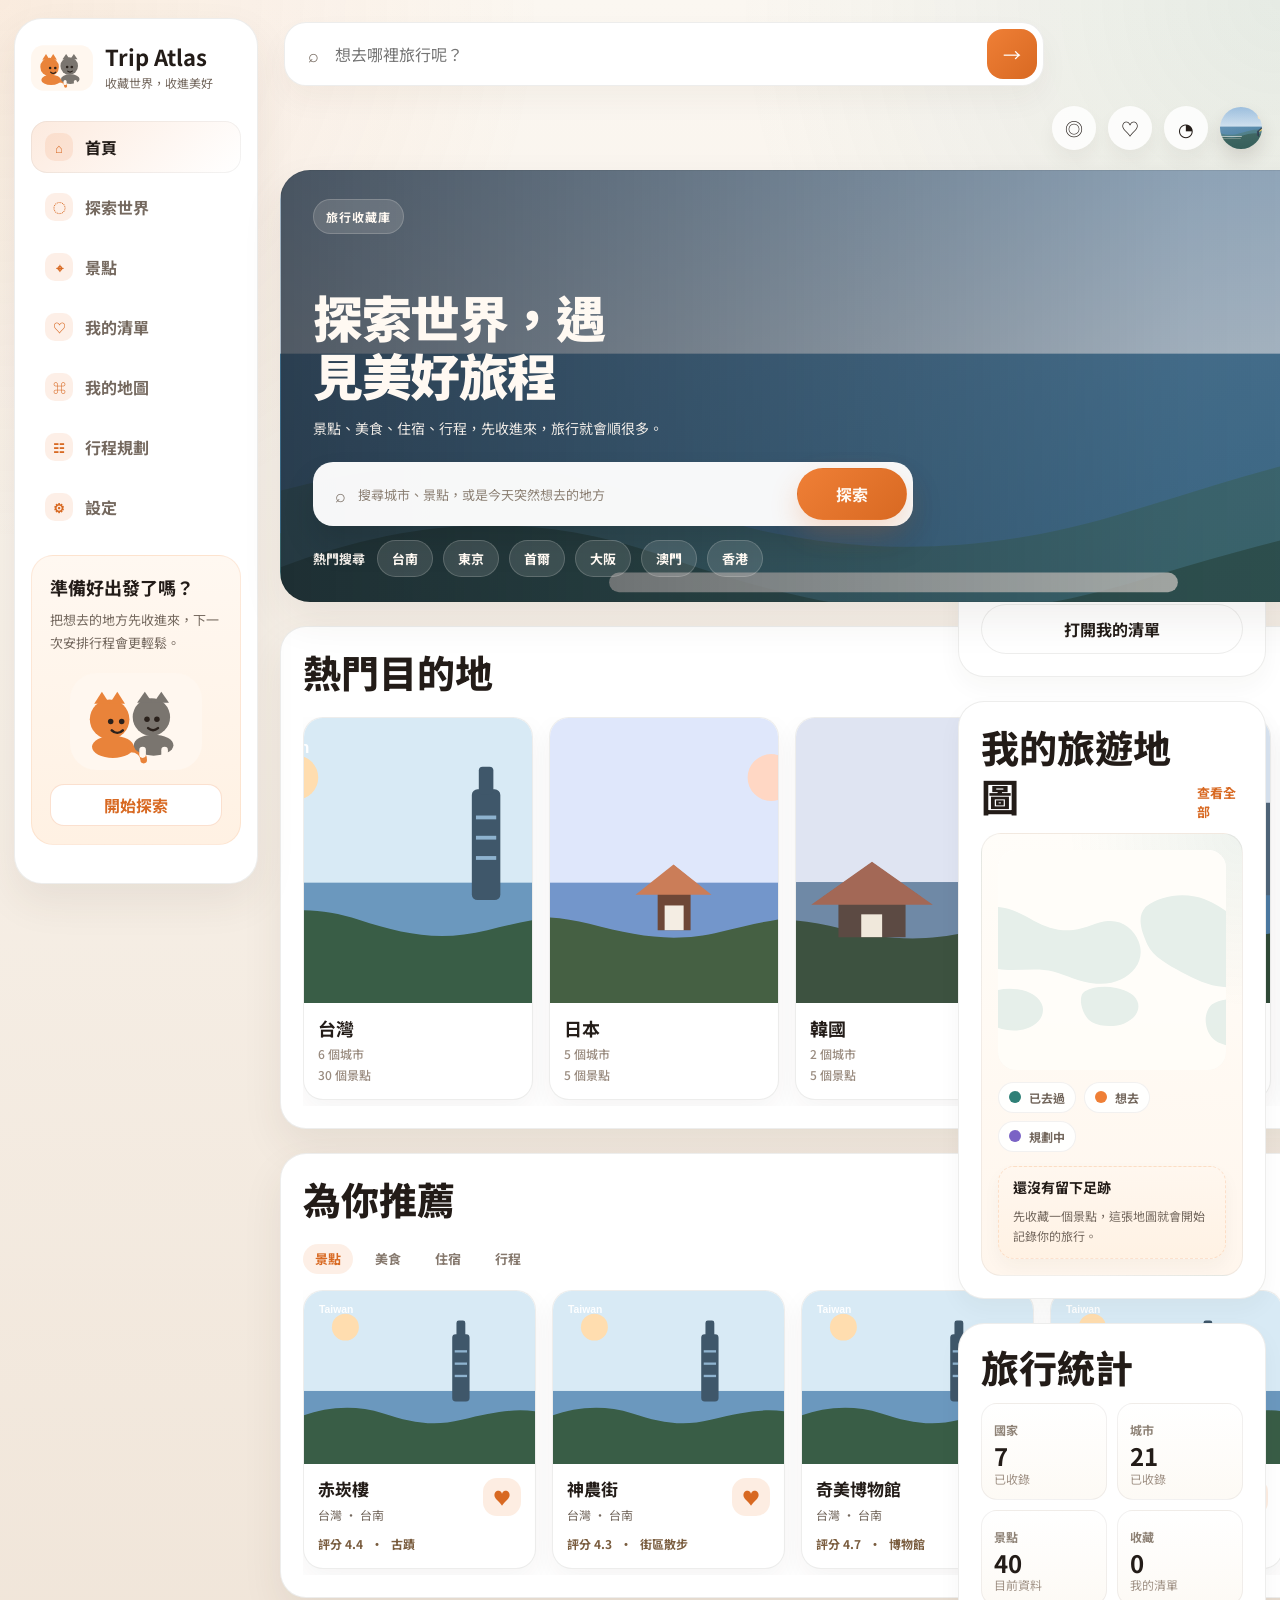
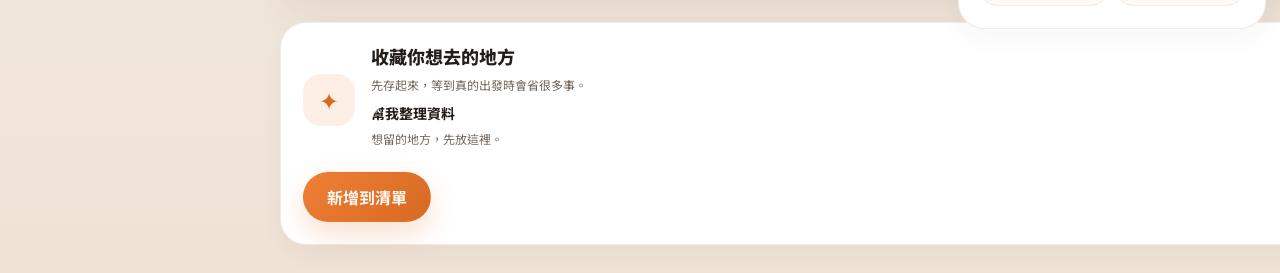
==== index.html @ ce4400f7 "Add files via upload" ====
<!doctype html>
<html lang="zh-Hant">
<head>
  <meta charset="utf-8">
  <meta name="viewport" content="width=device-width, initial-scale=1">
  <title>Trip Atlas | 旅行收藏庫</title>
  <meta name="description" content="把想去的地方、值得收藏的景點與旅行靈感，整理成自己的旅行收藏庫。">
  <link rel="manifest" href="./manifest.webmanifest">
  <link rel="preconnect" href="https://fonts.googleapis.com">
  <link rel="preconnect" href="https://fonts.gstatic.com" crossorigin>
  <link href="https://fonts.googleapis.com/css2?family=Noto+Sans+TC:wght@400;500;700;900&family=DM+Serif+Display&display=swap" rel="stylesheet">
  <link rel="stylesheet" href="./assets/site.css">
</head>
<body data-page="home">
  <div class="loading-overlay" id="loadingOverlay">
    <div class="loading-box">
      <h2>探索世界中...</h2>
      <p>正在整理你收藏的目的地與景點。</p>
    </div>
  </div>

  <div class="toast" id="toast" aria-live="polite"></div>

  <main class="page-shell">
    <div class="layout">
      <aside class="sidebar">
        <div class="brand" id="brandButton" role="button" tabindex="0" aria-label="Trip Atlas Logo">
          <img class="brand__mark" src="./assets/images/brand-cats.svg" alt="Trip Atlas Logo">
          <div class="brand__text">
            <strong>Trip Atlas</strong>
            <span>收藏世界，收進美好</span>
          </div>
        </div>

        <nav class="nav-list" aria-label="主要導航">
          <a class="nav-link is-active" href="./index.html"><span class="nav-link__icon">⌂</span>首頁</a>
          <a class="nav-link" href="./explore.html"><span class="nav-link__icon">◌</span>探索世界</a>
          <a class="nav-link" href="./explore.html"><span class="nav-link__icon">⌖</span>景點</a>
          <a class="nav-link" href="./favorites.html"><span class="nav-link__icon">♡</span>我的清單</a>
          <a class="nav-link" href="./map.html"><span class="nav-link__icon">⌘</span>我的地圖</a>
          <a class="nav-link" href="./planner.html"><span class="nav-link__icon">☷</span>行程規劃</a>
          <a class="nav-link" href="./settings.html"><span class="nav-link__icon">⚙</span>設定</a>
        </nav>

        <div class="sidebar-promo">
          <div class="sidebar-promo__copy">
            <h3>準備好出發了嗎？</h3>
            <p>把想去的地方先收進來，下一次安排行程會更輕鬆。</p>
          </div>
          <img class="sidebar-promo__cats" src="./assets/images/brand-cats.svg" alt="Trip Atlas Cats">
          <a class="sidebar-promo__button" href="./explore.html">開始探索</a>
        </div>
      </aside>

      <section class="main-column home-main">
        <div class="home-topbar">
          <form class="top-search" id="heroSearchForm">
            <label class="sr-only" for="heroSearchInput">搜尋旅行地點</label>
            <span class="top-search__icon">⌕</span>
            <input id="heroSearchInput" type="text" placeholder="想去哪裡旅行呢？">
            <button class="top-search__button" type="submit">→</button>
          </form>

          <div class="home-topbar__actions" aria-label="頁面操作">
            <a class="topbar-icon-button" href="./explore.html" aria-label="探索世界">◎</a>
            <a class="topbar-icon-button" href="./favorites.html" aria-label="我的清單">♡</a>
            <a class="topbar-icon-button" href="./planner.html" aria-label="行程規劃">◔</a>
            <div class="topbar-avatar" aria-hidden="true"></div>
          </div>
        </div>

        <div class="home-body-grid">
          <div class="home-story-column">
            <section class="hero-card home-hero-card">
              <div class="hero-card__content">
                <span class="hero-kicker">旅行收藏庫</span>
                <h1>探索世界，遇見美好旅程</h1>
                <p>景點、美食、住宿、行程，先收進來，旅行就會順很多。</p>

                <div class="hero-search-stage">
                  <div class="hero-search-stage__field">
                    <span class="hero-search-stage__icon">⌕</span>
                    <span>搜尋城市、景點，或是今天突然想去的地方</span>
                  </div>
                  <a class="primary-button hero-search-stage__button" href="./explore.html">探索</a>
                </div>

                <div class="hero-hot-tags">
                  <span>熱門搜尋</span>
                  <div class="hero-chips">
                    <span class="chip">台南</span>
                    <span class="chip">東京</span>
                    <span class="chip">首爾</span>
                    <span class="chip">大阪</span>
                    <span class="chip">澳門</span>
                    <span class="chip">香港</span>
                  </div>
                </div>
              </div>
            </section>

            <section class="section-card home-destination-section" id="destinations">
              <div class="section-head home-section-head">
                <div>
                  <h2>熱門目的地</h2>
                </div>
                <a class="mini-link" href="./explore.html">查看全部</a>
              </div>
              <div class="destination-grid" id="destinationGrid"></div>
            </section>

            <section class="section-card home-recommend-section">
              <div class="section-head home-section-head">
                <div>
                  <h2>為你推薦</h2>
                </div>
                <a class="mini-link" href="./explore.html">查看更多</a>
              </div>
              <div class="home-category-tabs" aria-hidden="true">
                <span class="home-category-tab home-category-tab--active">景點</span>
                <span class="home-category-tab">美食</span>
                <span class="home-category-tab">住宿</span>
                <span class="home-category-tab">行程</span>
              </div>
              <div class="spot-grid" id="featuredPlaces"></div>
            </section>

            <section class="section-card home-collector-banner">
              <div class="home-collector-banner__symbol">✦</div>
              <div class="home-collector-banner__body">
                <h2>收藏你想去的地方</h2>
                <p>先存起來，等到真的出發時會省很多事。</p>
                <div id="collectorPreview"></div>
              </div>
              <a class="primary-button home-collector-banner__button" href="./planner.html">新增到清單</a>
            </section>
          </div>

          <aside class="home-rail-column">
            <section class="section-card home-scrapbook-card" id="favorites">
              <div class="section-head home-section-head home-section-head--compact">
                <div>
                  <h2>最近收進來的</h2>
                </div>
                <a class="mini-link" href="./favorites.html">查看全部 (<span id="favoriteCount">0</span>)</a>
              </div>
              <div class="home-list-tabs" aria-hidden="true">
                <span class="home-list-tab home-list-tab--active">全部</span>
                <span class="home-list-tab">景點</span>
                <span class="home-list-tab">美食</span>
                <span class="home-list-tab">住宿</span>
                <span class="home-list-tab">行程</span>
              </div>
              <div class="favorite-list" id="favoriteRecent"></div>
              <a class="secondary-button home-panel-button" href="./favorites.html">打開我的清單</a>
            </section>

            <section class="section-card home-map-section" id="travel-map">
              <div class="section-head home-section-head home-section-head--compact">
                <div>
                  <h2>我的旅遊地圖</h2>
                </div>
                <a class="mini-link" href="./map.html">查看全部</a>
              </div>
              <div class="map-card">
                <div class="map-canvas" id="travelMapPins">
                  <img src="./assets/images/world-map-soft.svg" alt="世界地圖">
                </div>
                <div class="map-legend">
                  <span><i style="background:#2f8077;"></i>已去過</span>
                  <span><i style="background:#ef7f36;"></i>想去</span>
                  <span><i style="background:#7a63c5;"></i>規劃中</span>
                </div>
                <div class="map-note-list" id="travelMapNotes"></div>
              </div>
            </section>

            <section class="section-card home-stats-section">
              <div class="section-head home-section-head home-section-head--compact">
                <div>
                  <h2>旅行統計</h2>
                </div>
              </div>
              <div class="stat-grid" id="statsGrid"></div>
            </section>
          </aside>
        </div>
      </section>
    </div>
  </main>

  <nav class="mobile-nav" aria-label="手機導航">
    <a class="is-active" href="./index.html"><span>⌂</span><span>首頁</span></a>
    <a href="./explore.html"><span>⌕</span><span>探索</span></a>
    <a href="./favorites.html"><span>♡</span><span>清單</span></a>
    <a href="./map.html"><span>⌘</span><span>地圖</span></a>
    <a href="./planner.html"><span>☷</span><span>行程</span></a>
    <a href="./settings.html"><span>⚙</span><span>我的</span></a>
  </nav>

  <script src="./assets/data.js"></script>
  <script src="./assets/app.js"></script>
</body>
</html>
---- assets/site.css ----
:root {
  --bg: #f7f1e8;
  --paper: #ffffff;
  --card: #ffffff;
  --ink: #231c18;
  --muted: #74685e;
  --line: rgba(35, 28, 24, 0.08);
  --line-strong: rgba(35, 28, 24, 0.14);
  --primary: #ef7f36;
  --primary-deep: #d86922;
  --teal: #2f8077;
  --sand: #f4e7d5;
  --soft-orange: #f8d4b8;
  --soft-green: #dcece7;
  --shadow: 0 18px 40px rgba(63, 45, 33, 0.08);
  --shadow-lg: 0 24px 60px rgba(63, 45, 33, 0.12);
  --radius-xl: 28px;
  --radius-lg: 22px;
  --radius-md: 18px;
  --radius-sm: 14px;
  --sidebar-width: 244px;
  --rail-width: 308px;
}

* {
  box-sizing: border-box;
}

html {
  scroll-behavior: smooth;
}

body {
  margin: 0;
  font-family: "Noto Sans TC", sans-serif;
  color: var(--ink);
  background:
    radial-gradient(circle at top left, rgba(239, 127, 54, 0.1), transparent 24%),
    radial-gradient(circle at top right, rgba(47, 128, 119, 0.1), transparent 24%),
    linear-gradient(180deg, #fbf7f1 0%, #efe3d6 100%);
}

a {
  color: inherit;
  text-decoration: none;
}

button,
input,
select,
textarea {
  font: inherit;
}

img {
  display: block;
  max-width: 100%;
}

.page-shell {
  width: min(1440px, calc(100% - 28px));
  margin: 18px auto 28px;
}

.layout {
  display: grid;
  grid-template-columns: var(--sidebar-width) minmax(0, 1fr) var(--rail-width);
  gap: 18px;
  align-items: start;
}

.sidebar,
.section-card,
.rail-card,
.hero-card,
.top-filters,
.directory-panel,
.settings-card,
.planner-card {
  background: var(--paper);
  border: 1px solid var(--line);
  box-shadow: var(--shadow);
}

.sidebar {
  position: sticky;
  top: 16px;
  padding: 18px 16px;
  border-radius: var(--radius-xl);
  min-height: calc(100vh - 34px);
  background: #ffffff;
}

.brand {
  display: flex;
  align-items: center;
  gap: 12px;
  margin-bottom: 22px;
  cursor: pointer;
  user-select: none;
}

.brand__mark {
  width: 62px;
  height: 62px;
  flex: 0 0 62px;
}

.brand__text strong {
  display: block;
  font-size: 22px;
  line-height: 1.05;
}

.brand__text span {
  display: block;
  margin-top: 6px;
  color: var(--muted);
  font-size: 12px;
}

.nav-list {
  display: grid;
  gap: 8px;
}

.nav-link {
  display: flex;
  align-items: center;
  gap: 12px;
  padding: 12px 14px;
  border-radius: 16px;
  color: var(--muted);
  font-weight: 700;
  transition: 0.2s ease;
}

.nav-link:hover,
.nav-link.is-active {
  color: var(--ink);
  background: #fff;
  box-shadow: inset 0 0 0 1px rgba(35, 28, 24, 0.05);
}

.nav-link.is-active {
  background: linear-gradient(135deg, rgba(239, 127, 54, 0.16), rgba(255, 255, 255, 0.96));
}

.nav-link__icon {
  width: 28px;
  height: 28px;
  display: inline-flex;
  align-items: center;
  justify-content: center;
  border-radius: 10px;
  background: rgba(239, 127, 54, 0.12);
  color: var(--primary-deep);
  font-size: 13px;
}

.sidebar-note {
  margin-top: 18px;
  padding: 16px;
  border-radius: 20px;
  background: #ffffff;
  border: 1px solid rgba(35, 28, 24, 0.08);
}

.sidebar-note h3 {
  margin: 0 0 8px;
  font-size: 16px;
}

.sidebar-note p {
  margin: 0;
  color: var(--muted);
  line-height: 1.7;
  font-size: 13px;
}

.sidebar-note .cat-inline {
  width: 44px;
  margin-top: 12px;
}

.main-column,
.rail-column {
  display: grid;
  gap: 18px;
}

.hero-card {
  border-radius: 30px;
  overflow: hidden;
  position: relative;
  min-height: 356px;
  padding: 34px 36px;
  color: #fff9f2;
  background:
    linear-gradient(90deg, rgba(15, 17, 19, 0.6) 0%, rgba(15, 17, 19, 0.22) 48%, rgba(15, 17, 19, 0.08) 100%),
    url("https://images.unsplash.com/photo-1507525428034-b723cf961d3e?auto=format&fit=crop&w=1600&q=80") center/cover,
    url("./images/hero-coast-fallback.svg") center/cover;
}

.hero-card::after {
  content: "";
  position: absolute;
  width: 280px;
  height: 280px;
  right: -90px;
  bottom: -120px;
  border-radius: 50%;
  background: rgba(255, 249, 242, 0.12);
}

.hero-eyebrow {
  display: inline-flex;
  align-items: center;
  gap: 8px;
  padding: 8px 12px;
  border-radius: 999px;
  background: rgba(255, 249, 242, 0.12);
  border: 1px solid rgba(255, 249, 242, 0.2);
  font-size: 12px;
  font-weight: 700;
  letter-spacing: 0.08em;
}

.hero-card h1,
.section-head h2,
.card-title,
.stat-number,
.rail-card h3,
.planner-card h2,
.settings-card h2,
.directory-title,
.map-title {
  margin: 0;
  font-family: "DM Serif Display", serif;
  font-weight: 400;
  line-height: 0.98;
}

.hero-card h1 {
  margin-top: 18px;
  font-size: clamp(46px, 5.6vw, 68px);
  max-width: 11.5ch;
  line-height: 1.06;
}

.hero-card p {
  margin: 18px 0 0;
  max-width: 600px;
  color: rgba(255, 249, 242, 0.92);
  line-height: 1.9;
}

.hero-search {
  display: grid;
  grid-template-columns: 1fr auto;
  gap: 12px;
  margin-top: 28px;
  max-width: 700px;
}

.hero-search input,
.filter-control,
.collector-input,
.collector-select,
.collector-textarea {
  width: 100%;
  padding: 16px 18px;
  border-radius: 18px;
  border: 1px solid rgba(35, 28, 24, 0.08);
  background: rgba(255, 255, 255, 0.98);
  color: var(--ink);
  outline: none;
}

.hero-search input:focus,
.filter-control:focus,
.collector-input:focus,
.collector-select:focus,
.collector-textarea:focus {
  border-color: rgba(239, 127, 54, 0.42);
  box-shadow: 0 0 0 4px rgba(239, 127, 54, 0.12);
}

.hero-chips,
.filter-pills,
.detail-tags {
  display: flex;
  flex-wrap: wrap;
  gap: 10px;
  margin-top: 16px;
}

.chip,
.tag {
  display: inline-flex;
  align-items: center;
  gap: 6px;
  padding: 10px 14px;
  border-radius: 999px;
  background: rgba(255, 249, 242, 0.14);
  border: 1px solid rgba(255, 249, 242, 0.18);
  color: #fff9f2;
  font-size: 13px;
  font-weight: 700;
}

.chip-button {
  font: inherit;
  cursor: pointer;
}

.chip-button.is-active {
  background: rgba(239, 127, 54, 0.18);
  border-color: rgba(239, 127, 54, 0.38);
  color: #fff9f2;
}

.tag {
  background: #fff;
  color: var(--muted);
  border-color: var(--line);
}

.primary-button,
.secondary-button,
.ghost-button,
.inline-button {
  display: inline-flex;
  align-items: center;
  justify-content: center;
  gap: 8px;
  padding: 12px 16px;
  border-radius: 999px;
  border: 1px solid var(--line);
  background: #fff;
  color: var(--ink);
  font-weight: 700;
  cursor: pointer;
}

.primary-button {
  border-color: transparent;
  background: linear-gradient(135deg, var(--primary), var(--primary-deep));
  color: #fff9f2;
  box-shadow: 0 12px 28px rgba(239, 127, 54, 0.24);
}

.secondary-button {
  background: rgba(255, 255, 255, 0.92);
}

.ghost-button {
  background: transparent;
}

.content-grid {
  display: grid;
  gap: 18px;
}

.page-header {
  padding: 26px 28px;
  border-radius: 26px;
  background: #ffffff;
  border: 1px solid var(--line);
  box-shadow: var(--shadow);
}

.page-header__eyebrow {
  display: inline-flex;
  align-items: center;
  padding: 8px 12px;
  border-radius: 999px;
  background: var(--sand);
  color: #7a5d3f;
  font-size: 12px;
  font-weight: 700;
  letter-spacing: 0.08em;
}

.page-header h1 {
  margin: 16px 0 8px;
  font-family: "DM Serif Display", serif;
  font-size: clamp(34px, 4vw, 42px);
  font-weight: 400;
  line-height: 1.04;
}

.page-header p {
  margin: 0;
  color: var(--muted);
  line-height: 1.7;
}

body[data-page="home"] .layout {
  grid-template-columns: var(--sidebar-width) minmax(0, 1fr);
  gap: 22px;
}

body[data-page="home"] .main-column {
  gap: 20px;
}

body[data-page="home"] .section-card {
  padding: 20px 22px 22px;
}

.home-topbar {
  display: flex;
  align-items: center;
  justify-content: space-between;
  gap: 20px;
  padding: 4px 4px 0;
}

.top-search {
  position: relative;
  flex: 1 1 auto;
  display: grid;
  grid-template-columns: auto 1fr auto;
  align-items: center;
  min-height: 62px;
  max-width: 760px;
  padding: 6px;
  border-radius: 22px;
  background: #fff;
  border: 1px solid rgba(35, 28, 24, 0.08);
  box-shadow: 0 14px 30px rgba(63, 45, 33, 0.045);
}

.top-search__icon {
  display: inline-flex;
  align-items: center;
  justify-content: center;
  width: 44px;
  color: var(--muted);
  font-size: 18px;
}

.top-search input {
  border: 0;
  outline: 0;
  background: transparent;
  padding: 0 8px 0 0;
  color: var(--ink);
}

.top-search__button {
  width: 50px;
  height: 50px;
  border: 0;
  border-radius: 16px;
  background: linear-gradient(135deg, var(--primary), var(--primary-deep));
  color: #fff;
  cursor: pointer;
  font-size: 18px;
}

.home-topbar__actions {
  display: flex;
  align-items: center;
  gap: 12px;
}

.topbar-icon-button {
  position: relative;
  display: inline-flex;
  align-items: center;
  justify-content: center;
  width: 44px;
  height: 44px;
  border: 0;
  border-radius: 50%;
  background: rgba(255, 255, 255, 0.82);
  color: var(--ink);
  font-size: 18px;
  cursor: pointer;
  box-shadow: 0 10px 18px rgba(63, 45, 33, 0.05);
}

.topbar-icon-button--alert span {
  position: absolute;
  top: 2px;
  right: 0;
  min-width: 18px;
  height: 18px;
  padding: 0 4px;
  border-radius: 999px;
  background: var(--primary);
  color: #fff;
  font-size: 10px;
  font-weight: 700;
  display: inline-flex;
  align-items: center;
  justify-content: center;
}

.topbar-avatar {
  width: 42px;
  height: 42px;
  border-radius: 50%;
  background:
    linear-gradient(180deg, rgba(255,255,255,0.12), rgba(255,255,255,0.02)),
    url("https://images.unsplash.com/photo-1506744038136-46273834b3fb?auto=format&fit=crop&w=320&q=80") center/cover,
    url("./images/hero-coast-fallback.svg") center/cover;
  box-shadow: 0 10px 18px rgba(63, 45, 33, 0.14);
}

.home-body-grid {
  display: grid;
  grid-template-columns: minmax(0, 1fr) 318px;
  gap: 24px;
  align-items: start;
}

.home-story-column,
.home-rail-column {
  display: grid;
  gap: 24px;
}

.home-rail-column {
  grid-template-columns: minmax(0, 1fr);
  align-content: start;
}

.home-rail-column > .section-card {
  width: 100%;
  min-width: 0;
  justify-self: stretch;
}

.home-hero-card {
  min-height: 292px;
  padding: 0;
  overflow: hidden;
  background:
    linear-gradient(90deg, rgba(16, 21, 29, 0.66) 0%, rgba(16, 21, 29, 0.24) 52%, rgba(16, 21, 29, 0.1) 100%),
    url("https://images.unsplash.com/photo-1527631746610-bca00a040d60?auto=format&fit=crop&w=1600&q=80") center/cover,
    url("./images/hero-coast-fallback.svg") center/cover;
}

.home-hero-card::after {
  display: none;
}

.hero-card__content {
  padding: 28px 32px 24px;
}

body[data-page="home"] .home-hero-card h1 {
  margin-top: 54px;
  max-width: 11ch;
  font-family: "Noto Sans TC", sans-serif;
  font-size: clamp(30px, 3.9vw, 50px);
  font-weight: 900;
  letter-spacing: -0.03em;
  line-height: 1.16;
}

body[data-page="home"] .home-hero-card p {
  margin-top: 12px;
  max-width: 560px;
  font-size: 14px;
  line-height: 1.75;
}

.hero-search-stage {
  display: grid;
  grid-template-columns: minmax(0, 1fr) auto;
  gap: 0;
  width: min(100%, 600px);
  margin-top: 22px;
  padding: 6px;
  border-radius: 20px;
  background: rgba(255, 255, 255, 0.96);
  box-shadow: 0 18px 32px rgba(0, 0, 0, 0.12);
}

.hero-search-stage__field {
  display: flex;
  align-items: center;
  gap: 12px;
  min-height: 52px;
  padding: 0 16px;
  color: #8c8074;
  font-size: 13px;
}

.hero-search-stage__icon {
  color: #7d7268;
  font-size: 18px;
}

.hero-search-stage__button {
  min-width: 110px;
  min-height: 52px;
  padding-inline: 22px;
}

.hero-hot-tags {
  display: flex;
  align-items: center;
  flex-wrap: wrap;
  gap: 12px;
  margin-top: 14px;
  color: rgba(255, 249, 242, 0.92);
  font-size: 13px;
  font-weight: 700;
}

.hero-hot-tags .hero-chips {
  margin-top: 0;
}

.hero-hot-tags .chip {
  padding: 8px 14px;
  font-size: 13px;
  background: rgba(255, 255, 255, 0.12);
}

.home-section-head {
  margin-bottom: 16px;
  align-items: center;
}

.home-section-head h2 {
  font-family: "Noto Sans TC", sans-serif;
  font-size: 18px;
  font-weight: 800;
  line-height: 1.3;
}

.home-section-head--compact h2 {
  font-size: 16px;
}

.home-destination-section .destination-grid {
  display: grid;
  grid-template-columns: none;
  grid-auto-flow: column;
  grid-auto-columns: 230px;
  grid-auto-rows: 1fr;
  gap: 16px;
  overflow-x: auto;
  padding-bottom: 6px;
  scrollbar-width: none;
  align-items: stretch;
}

.home-destination-section .destination-grid::-webkit-scrollbar,
.home-recommend-section .spot-grid::-webkit-scrollbar {
  display: none;
}

.home-destination-section .destination-card {
  min-width: 0;
  border-radius: 20px;
  box-shadow: 0 10px 26px rgba(63, 45, 33, 0.05);
}

.home-destination-section .destination-card__image {
  aspect-ratio: 4 / 5;
}

.home-destination-section .destination-card__body {
  padding: 14px 14px 16px;
}

.home-destination-section .destination-card h3 {
  margin-bottom: 6px;
  font-size: 18px;
}

.home-destination-section .destination-card p {
  display: none;
}

.home-destination-section .destination-meta {
  gap: 4px;
  margin-top: 0;
  flex-direction: column;
  align-items: flex-start;
}

.home-destination-section .meta-pill {
  padding: 0;
  background: transparent;
  color: #9a8c80;
  font-size: 12px;
  font-weight: 500;
}

.home-category-tabs,
.home-list-tabs {
  display: flex;
  flex-wrap: wrap;
  gap: 10px;
  margin-bottom: 16px;
}

.home-category-tab,
.home-list-tab {
  display: inline-flex;
  align-items: center;
  justify-content: center;
  min-height: 30px;
  padding: 0 12px;
  border-radius: 999px;
  background: transparent;
  color: #85786d;
  font-size: 13px;
  font-weight: 700;
}

.home-category-tab--active,
.home-list-tab--active {
  background: rgba(239, 127, 54, 0.12);
  color: var(--primary-deep);
}

.home-recommend-section .spot-grid {
  display: grid;
  grid-template-columns: none;
  grid-auto-flow: column;
  grid-auto-columns: 233px;
  grid-auto-rows: 1fr;
  gap: 16px;
  overflow-x: auto;
  padding-bottom: 6px;
  align-items: stretch;
}

.home-recommend-section .spot-card {
  box-shadow: 0 10px 26px rgba(63, 45, 33, 0.05);
  border-radius: 20px;
}

.home-recommend-section .spot-card__image {
  aspect-ratio: 4 / 3;
}

.home-recommend-section .spot-card__body {
  padding: 14px 14px 16px;
}

.home-recommend-section .spot-card h3 {
  font-size: 17px;
  margin-bottom: 6px;
}

.home-recommend-section .spot-card p {
  font-size: 12px;
}

.home-recommend-section .spot-card__summary {
  display: none;
}

.home-recommend-section .spot-rating {
  margin-top: 10px;
  font-size: 12px;
}

.home-scrapbook-card,
.home-map-section,
.home-stats-section,
.home-collector-banner {
  border-radius: 22px;
  box-shadow: 0 10px 24px rgba(63, 45, 33, 0.04);
}

.home-scrapbook-card,
.home-map-section,
.home-stats-section {
  background: linear-gradient(180deg, #ffffff 0%, #fdf8f1 100%);
}

.home-scrapbook-card .favorite-list {
  gap: 0;
}

.home-scrapbook-card .favorite-list-item {
  grid-template-columns: 66px 1fr auto;
  gap: 14px;
  padding: 12px 0;
  border: 0;
  border-radius: 0;
  box-shadow: none;
  border-bottom: 1px solid rgba(35, 28, 24, 0.06);
}

.home-scrapbook-card .favorite-list-item:last-child {
  border-bottom: 0;
}

.home-scrapbook-card .favorite-list-item img {
  width: 66px;
  height: 48px;
  border-radius: 12px;
}

.home-scrapbook-card .favorite-list-item strong {
  font-size: 15px;
}

.home-scrapbook-card .favorite-list-item span {
  font-size: 12px;
}

.home-scrapbook-card .favorite-button {
  width: 34px;
  height: 34px;
  border-radius: 12px;
}

.home-panel-button {
  width: 100%;
  margin-top: 16px;
  justify-content: center;
}

.home-map-section {
  overflow: hidden;
}

.home-map-section .home-section-head {
  margin-bottom: 12px;
}

.home-map-section .map-card {
  padding: 16px;
  border-radius: 20px;
  border: 1px solid rgba(35, 28, 24, 0.06);
  background:
    radial-gradient(circle at top right, rgba(47, 128, 119, 0.08), transparent 34%),
    linear-gradient(180deg, #fffdf9, #fff6ed);
}

.home-map-section .map-canvas {
  min-height: 220px;
  border-radius: 18px;
  background: linear-gradient(180deg, rgba(255,255,255,0.9), rgba(247,241,232,0.9));
}

.home-map-section .map-legend {
  margin-top: 12px;
  justify-content: flex-start;
  gap: 8px;
}

.home-map-section .map-legend span {
  padding: 6px 10px;
  border-radius: 999px;
  background: rgba(255, 255, 255, 0.92);
  border: 1px solid rgba(35, 28, 24, 0.06);
}

.home-map-section .map-note {
  padding: 12px 14px;
  border-radius: 16px;
  background: #fff;
  box-shadow: 0 8px 18px rgba(63, 45, 33, 0.04);
}

.home-map-section .map-note strong {
  font-size: 14px;
}

.home-map-section .map-note--summary {
  background: linear-gradient(180deg, #fff7ef, #fff2e4);
  border-color: rgba(239, 127, 54, 0.18);
}

.home-map-section .map-note__body span {
  display: block;
  margin-top: 6px;
  line-height: 1.55;
}

.home-stats-section {
  padding-top: 18px !important;
}

.home-stats-section .home-section-head {
  margin-bottom: 12px;
}

.home-stats-section .stat-grid {
  grid-template-columns: repeat(2, minmax(0, 1fr));
  gap: 10px;
}

.home-stats-section .stat-card {
  padding: 12px;
  border: 1px solid rgba(35, 28, 24, 0.06);
  box-shadow: none;
  background: linear-gradient(180deg, #fff, #fdfaf5);
  text-align: left;
  border-radius: 16px;
}

.home-stats-section .stat-label {
  font-size: 12px;
  color: #8f8377;
}

.home-stats-section .stat-number {
  margin-top: 4px;
  font-family: "Noto Sans TC", sans-serif;
  font-size: 24px;
  font-weight: 700;
  color: var(--ink);
}

.home-stats-section .stat-note {
  margin-top: 2px;
  font-size: 12px;
  color: #a09286;
}

.home-collector-banner {
  display: grid;
  grid-template-columns: auto minmax(0, 1fr) auto;
  align-items: center;
  gap: 16px;
  padding: 20px 22px;
  background:
    linear-gradient(90deg, rgba(255,248,241,0.98), rgba(251,239,227,0.92)),
    url("https://images.unsplash.com/photo-1506744038136-46273834b3fb?auto=format&fit=crop&w=1200&q=80") right center/28% auto no-repeat,
    url("./images/hero-coast-fallback.svg") right center/28% auto no-repeat;
}

.home-collector-banner__symbol {
  width: 52px;
  height: 52px;
  border-radius: 18px;
  display: inline-flex;
  align-items: center;
  justify-content: center;
  background: rgba(239, 127, 54, 0.12);
  color: var(--primary-deep);
  font-size: 24px;
}

.home-collector-banner__body h2 {
  margin: 0 0 6px;
  font-family: "Noto Sans TC", sans-serif;
  font-size: 18px;
  font-weight: 800;
}

.home-collector-banner__body p {
  margin: 0 0 8px;
  color: var(--muted);
  font-size: 12px;
  line-height: 1.65;
}

.home-collector-banner__body .collector-note,
.home-collector-banner__body .saved-item {
  min-height: auto;
  padding: 0;
  border: 0;
  box-shadow: none;
  background: transparent;
}

.home-collector-banner__body .collector-note h4,
.home-collector-banner__body .saved-item h4 {
  margin-bottom: 6px;
  font-size: 14px;
}

.home-collector-banner__button {
  min-width: 128px;
}

.sidebar-promo {
  margin-top: 22px;
  padding: 18px;
  border-radius: 22px;
  background: linear-gradient(180deg, #fff8f1, #fff1e3);
  border: 1px solid rgba(239, 127, 54, 0.12);
}

.sidebar-promo__copy h3 {
  margin: 0 0 8px;
  font-size: 18px;
}

.sidebar-promo__copy p {
  margin: 0;
  color: var(--muted);
  font-size: 13px;
  line-height: 1.8;
}

.sidebar-promo__cats {
  width: 100%;
  max-width: 132px;
  margin: 18px auto 14px;
}

.sidebar-promo__button {
  display: inline-flex;
  width: 100%;
  align-items: center;
  justify-content: center;
  min-height: 42px;
  border-radius: 14px;
  border: 1px solid rgba(239, 127, 54, 0.24);
  color: var(--primary-deep);
  font-weight: 700;
  background: #fff;
}

.section-card,
.rail-card,
.directory-panel,
.planner-card,
.settings-card {
  border-radius: 26px;
  padding: 22px;
  background: #ffffff;
}

.section-head {
  display: flex;
  justify-content: space-between;
  align-items: end;
  gap: 14px;
  margin-bottom: 20px;
}

.section-head h2 {
  font-size: clamp(28px, 4vw, 38px);
}

.section-head p,
.section-subtext,
.muted,
.rail-card p,
.settings-card p,
.planner-card p,
.list-empty p {
  margin: 0;
  color: var(--muted);
  line-height: 1.75;
}

.destination-grid,
.spot-grid,
.stat-grid,
.settings-grid,
.planner-grid {
  display: grid;
  gap: 14px;
}

.destination-grid {
  grid-template-columns: repeat(3, minmax(0, 1fr));
}

.spot-grid {
  grid-template-columns: repeat(3, minmax(0, 1fr));
}

.stat-grid {
  grid-template-columns: repeat(2, minmax(0, 1fr));
}

.destination-card,
.spot-card,
.stat-card,
.saved-item,
.collector-note {
  background: #fff;
  border: 1px solid var(--line);
  border-radius: 22px;
  overflow: hidden;
  box-shadow: 0 10px 28px rgba(63, 45, 33, 0.05);
}

.destination-card__image,
.spot-card__image {
  width: 100%;
  aspect-ratio: 16 / 11;
  object-fit: cover;
}

.destination-card__body,
.spot-card__body,
.saved-item__body {
  padding: 16px;
}

.destination-card h3,
.spot-card h3 {
  margin: 0 0 8px;
  font-size: 19px;
  line-height: 1.25;
}

.destination-card p,
.spot-card p,
.saved-item__body p {
  margin: 0;
  color: var(--muted);
  line-height: 1.65;
  font-size: 13px;
}

.destination-meta,
.spot-meta {
  display: flex;
  flex-wrap: wrap;
  gap: 10px;
  margin-top: 14px;
}

.meta-pill {
  padding: 8px 11px;
  border-radius: 999px;
  background: var(--sand);
  color: #7a5d3f;
  font-size: 12px;
  font-weight: 700;
}

.spot-card__top {
  display: flex;
  justify-content: space-between;
  gap: 12px;
  align-items: flex-start;
}

.favorite-button {
  width: 38px;
  height: 38px;
  flex: 0 0 38px;
  border: 0;
  border-radius: 14px;
  background: rgba(239, 127, 54, 0.14);
  color: var(--primary-deep);
  font-size: 18px;
  cursor: pointer;
}

.favorite-button.is-active {
  background: rgba(239, 127, 54, 0.24);
}

.spot-card--interactive {
  cursor: pointer;
  transition: transform 0.18s ease, box-shadow 0.18s ease;
}

.spot-card--interactive:hover {
  transform: translateY(-2px);
  box-shadow: 0 16px 34px rgba(63, 45, 33, 0.1);
}

.spot-rating {
  margin-top: 14px;
  display: flex;
  align-items: center;
  gap: 8px;
  color: #7a5d3f;
  font-size: 13px;
  font-weight: 700;
  flex-wrap: wrap;
}

.rail-card h3,
.map-title {
  font-size: 24px;
  margin-bottom: 12px;
}

.list-summary {
  display: flex;
  align-items: center;
  justify-content: space-between;
  gap: 10px;
  margin-bottom: 12px;
}

.list-summary strong {
  font-size: 34px;
  font-family: "DM Serif Display", serif;
  font-weight: 400;
  color: var(--primary-deep);
}

.favorite-list {
  display: grid;
  gap: 10px;
}

.favorite-list-item {
  display: grid;
  grid-template-columns: 58px 1fr auto;
  gap: 12px;
  align-items: center;
  padding: 10px;
  border-radius: 18px;
  background: #fff;
  border: 1px solid var(--line);
}

.favorite-list-item img {
  width: 58px;
  height: 58px;
  object-fit: cover;
  border-radius: 14px;
}

.favorite-list-item strong {
  display: block;
  margin-bottom: 4px;
  font-size: 14px;
}

.favorite-list-item span {
  color: var(--muted);
  font-size: 12px;
}

.mini-link {
  color: var(--primary-deep);
  font-weight: 700;
  font-size: 13px;
}

.list-empty {
  padding: 18px;
  border-radius: 20px;
  background: linear-gradient(135deg, rgba(255,255,255,0.96), rgba(220,236,231,0.68));
  border: 1px dashed var(--line-strong);
  text-align: center;
}

.list-empty img {
  width: 88px;
  margin: 0 auto 10px;
}

.map-card {
  overflow: hidden;
  border-radius: 22px;
  background: #ffffff;
  border: 1px solid var(--line);
  padding: 16px;
}

.map-canvas {
  position: relative;
  min-height: 240px;
  border-radius: 20px;
  background: #faf6ef;
  overflow: hidden;
}

.map-canvas img {
  position: absolute;
  inset: 0;
  width: 100%;
  height: 100%;
  object-fit: cover;
  opacity: 0.98;
}

.map-pin {
  position: absolute;
  transform: translate(-50%, -50%);
  display: grid;
  place-items: center;
  width: 16px;
  height: 16px;
  border-radius: 50%;
  background: var(--primary);
  border: 3px solid #fff;
  box-shadow: 0 10px 16px rgba(0, 0, 0, 0.12);
}

.map-pin--visited {
  background: var(--teal);
}

.map-pin--planning {
  background: #7a63c5;
}

.map-legend {
  display: flex;
  gap: 14px;
  flex-wrap: wrap;
  margin-top: 12px;
}

.map-note-list {
  display: grid;
  gap: 10px;
  margin-top: 14px;
}

.map-note {
  display: grid;
  grid-template-columns: minmax(0, 1fr) auto;
  gap: 10px;
  align-items: start;
  padding: 14px 16px;
  border-radius: 18px;
  background: #fff;
  border: 1px solid rgba(35, 28, 24, 0.06);
}

.map-note strong {
  display: block;
  font-size: 15px;
  line-height: 1.25;
}

.map-note span {
  color: var(--muted);
  font-size: 12px;
  line-height: 1.65;
}

.map-note em {
  display: block;
  margin-top: 4px;
  color: #9b8c80;
  font-size: 12px;
  font-style: normal;
}

.map-note b {
  display: inline-flex;
  align-items: center;
  justify-content: center;
  min-width: 34px;
  height: 34px;
  padding: 0 10px;
  border-radius: 999px;
  background: var(--sand);
  color: #7a5d3f;
  font-size: 14px;
  font-weight: 700;
  line-height: 1;
}

.map-note__body {
  min-width: 0;
}

.map-note--summary {
  grid-template-columns: 1fr;
  background: #faf6ef;
  border-style: dashed;
}

.map-legend span {
  display: inline-flex;
  align-items: center;
  gap: 8px;
  color: var(--muted);
  font-size: 12px;
  font-weight: 700;
}

.map-legend i {
  width: 12px;
  height: 12px;
  border-radius: 50%;
  display: inline-block;
}

.stat-card {
  padding: 18px;
  background: #ffffff;
}

.stat-label {
  color: var(--muted);
  font-size: 13px;
  font-weight: 700;
}

.stat-number {
  display: block;
  margin-top: 10px;
  font-size: 38px;
  color: var(--ink);
}

.stat-note {
  margin-top: 10px;
  color: var(--muted);
  font-size: 12px;
}

.collector-note,
.saved-item {
  padding: 16px;
}

.collector-note h4,
.saved-item h4 {
  margin: 0 0 8px;
  font-size: 16px;
}

.saved-list {
  display: grid;
  gap: 10px;
}

.saved-item__meta {
  display: flex;
  gap: 8px;
  flex-wrap: wrap;
  margin-top: 10px;
}

.top-filters {
  border-radius: 26px;
  padding: 18px;
}

#exploreQuickFilters {
  margin-top: 0;
  margin-bottom: 14px;
}

.explore-toolbar {
  display: flex;
  justify-content: space-between;
  align-items: center;
  gap: 12px;
  margin-top: 14px;
}

.filter-grid {
  display: grid;
  grid-template-columns: 2fr repeat(3, minmax(0, 1fr));
  gap: 12px;
}

.filter-tags {
  display: flex;
  flex-wrap: wrap;
  gap: 10px;
}

.tag--muted {
  background: #fbf7f1;
  color: var(--muted);
}

.directory-panel__header {
  display: flex;
  justify-content: space-between;
  gap: 12px;
  align-items: end;
  margin-bottom: 16px;
}

.directory-title {
  font-size: clamp(34px, 4vw, 44px);
}

.result-summary {
  color: var(--muted);
  font-size: 14px;
}

.detail-grid {
  display: grid;
  grid-template-columns: repeat(2, minmax(0, 1fr));
  gap: 10px;
  margin-top: 14px;
}

.detail-item {
  padding: 12px;
  border-radius: 16px;
  background: #fbf7f1;
  border: 1px solid rgba(35, 28, 24, 0.06);
}

.detail-item strong {
  display: block;
  margin-bottom: 6px;
  font-size: 12px;
  color: var(--muted);
}

.spot-card__actions {
  display: flex;
  gap: 10px;
  flex-wrap: wrap;
  margin-top: 14px;
}

.spot-card__meta-line {
  margin-top: 4px;
}

.spot-card__summary {
  margin-top: 10px !important;
}

.spot-card__info-list {
  display: grid;
  gap: 10px;
  margin-top: 14px;
}

.spot-card__info-item {
  padding: 10px 12px;
  border-radius: 14px;
  background: #fbf7f1;
  border: 1px solid rgba(35, 28, 24, 0.06);
  color: var(--muted);
  font-size: 13px;
  line-height: 1.5;
}

.planner-grid {
  grid-template-columns: 1.15fr 0.85fr;
}

.collector-form {
  display: grid;
  gap: 12px;
}

.collector-row {
  display: grid;
  grid-template-columns: repeat(2, minmax(0, 1fr));
  gap: 12px;
}

.collector-textarea {
  min-height: 124px;
  resize: vertical;
}

.planner-empty,
.settings-empty {
  padding: 18px;
  border-radius: 20px;
  background: #fff;
  border: 1px dashed var(--line-strong);
  color: var(--muted);
}

.settings-grid {
  grid-template-columns: repeat(2, minmax(0, 1fr));
  gap: 16px;
}

.settings-card ul {
  margin: 0;
  padding-left: 18px;
  color: var(--muted);
  line-height: 1.8;
}

.settings-summary-list {
  display: grid;
  gap: 12px;
  padding: 0;
  list-style: none;
}

.settings-summary-item {
  display: flex;
  justify-content: space-between;
  gap: 14px;
  align-items: center;
  padding: 14px 16px;
  border-radius: 18px;
  background: #fbf7f1;
  border: 1px solid rgba(35, 28, 24, 0.06);
}

.settings-summary-item strong {
  display: block;
  font-size: 14px;
  color: var(--ink);
}

.settings-summary-item span {
  display: block;
  margin-top: 4px;
  color: var(--muted);
  font-size: 12px;
}

.settings-summary-item b {
  font-family: "DM Serif Display", serif;
  font-size: 30px;
  font-weight: 400;
  color: var(--primary-deep);
  line-height: 1;
}

.settings-note-list {
  padding-left: 18px;
}

.settings-note-list li + li {
  margin-top: 6px;
}

.button-row {
  display: flex;
  flex-wrap: wrap;
  gap: 10px;
  margin-top: 14px;
}

.loading-overlay {
  position: fixed;
  inset: 0;
  background: rgba(249, 244, 236, 0.95);
  backdrop-filter: blur(8px);
  display: grid;
  place-items: center;
  z-index: 120;
  transition: opacity 0.35s ease, visibility 0.35s ease;
}

.loading-overlay.is-hidden {
  opacity: 0;
  visibility: hidden;
}

.loading-box {
  width: min(420px, calc(100% - 36px));
  text-align: center;
  padding: 28px;
  border-radius: 28px;
  background: #ffffff;
  border: 1px solid var(--line);
  box-shadow: var(--shadow-lg);
}

.loading-box h2 {
  margin: 0 0 8px;
  font-size: 32px;
}

.loading-box p {
  margin: 0;
  color: var(--muted);
}

.toast {
  position: fixed;
  right: 18px;
  bottom: 18px;
  padding: 12px 16px;
  border-radius: 16px;
  background: rgba(35, 28, 24, 0.92);
  color: #fff9f2;
  box-shadow: var(--shadow-lg);
  opacity: 0;
  transform: translateY(12px);
  pointer-events: none;
  transition: 0.22s ease;
  z-index: 130;
}

.toast.is-visible {
  opacity: 1;
  transform: translateY(0);
}

.place-modal {
  position: fixed;
  inset: 0;
  display: grid;
  place-items: center;
  padding: 24px;
  opacity: 0;
  visibility: hidden;
  pointer-events: none;
  transition: 0.22s ease;
  z-index: 140;
}

.place-modal.is-open {
  opacity: 1;
  visibility: visible;
  pointer-events: auto;
}

.place-modal__backdrop {
  position: absolute;
  inset: 0;
  background: rgba(35, 28, 24, 0.42);
  backdrop-filter: blur(8px);
}

.place-modal__dialog {
  position: relative;
  width: min(760px, 100%);
  max-height: min(88vh, 920px);
  overflow: auto;
  padding: 26px;
  border-radius: 28px;
  background: #ffffff;
  border: 1px solid var(--line);
  box-shadow: var(--shadow-lg);
}

.place-modal__close {
  position: absolute;
  top: 16px;
  right: 16px;
  width: 40px;
  height: 40px;
  border: 0;
  border-radius: 999px;
  background: rgba(35, 28, 24, 0.08);
  color: var(--ink);
  font-size: 24px;
  cursor: pointer;
}

.place-modal__header {
  display: grid;
  grid-template-columns: 220px minmax(0, 1fr);
  gap: 20px;
  align-items: start;
}

.place-modal__image {
  width: 100%;
  aspect-ratio: 4 / 3;
  object-fit: cover;
  border-radius: 22px;
}

.place-modal__header h2 {
  margin: 14px 0 8px;
  font-family: "DM Serif Display", serif;
  font-size: clamp(30px, 4vw, 42px);
  line-height: 1.05;
}

.place-modal__header p {
  margin: 0;
  color: var(--muted);
  line-height: 1.7;
}

.place-modal__summary {
  margin-top: 12px !important;
  max-width: 46ch;
}

.place-modal__eyebrow {
  color: #fff9f2;
  background: linear-gradient(135deg, var(--primary), var(--primary-deep));
  border: 0;
}

.place-modal__pill-row {
  display: flex;
  flex-wrap: wrap;
  gap: 10px;
  margin-top: 14px;
}

.place-modal__details {
  display: grid;
  grid-template-columns: repeat(2, minmax(0, 1fr));
  gap: 12px;
  margin-top: 20px;
}

.place-modal__details .detail-item span {
  display: block;
  color: var(--ink);
  line-height: 1.7;
  font-size: 14px;
}

.place-modal__section-grid {
  display: grid;
  grid-template-columns: repeat(2, minmax(0, 1fr));
  gap: 12px;
  margin-top: 18px;
}

.place-modal__section {
  padding: 16px;
  border-radius: 18px;
  background: #fff;
  border: 1px solid rgba(35, 28, 24, 0.06);
}

.place-modal__section h4 {
  margin: 0 0 8px;
  font-size: 15px;
}

.place-modal__section p {
  margin: 0;
  color: var(--muted);
  line-height: 1.7;
  font-size: 14px;
}

.place-modal__related {
  margin-top: 22px;
}

.place-modal__related h3 {
  margin: 0 0 12px;
  font-size: 24px;
  font-family: "DM Serif Display", serif;
  font-weight: 400;
}

.place-modal__related-list {
  display: grid;
  gap: 10px;
}

.place-modal__related-item {
  width: 100%;
  display: grid;
  gap: 4px;
  justify-items: start;
  padding: 14px 16px;
  border-radius: 18px;
  border: 1px solid rgba(35, 28, 24, 0.08);
  background: #fff;
  text-align: left;
}

.place-modal__related-item strong {
  font-size: 14px;
}

.place-modal__related-item span {
  color: var(--muted);
  font-size: 12px;
}

.modal-open {
  overflow: hidden;
}

.mobile-nav {
  display: none;
}

.sr-only {
  position: absolute;
  width: 1px;
  height: 1px;
  padding: 0;
  margin: -1px;
  overflow: hidden;
  clip: rect(0, 0, 0, 0);
  white-space: nowrap;
  border: 0;
}

.hero-kicker {
  display: inline-flex;
  align-items: center;
  padding: 8px 12px;
  border-radius: 999px;
  background: rgba(255, 249, 242, 0.14);
  border: 1px solid rgba(255, 249, 242, 0.18);
  color: #fff9f2;
  font-size: 12px;
  font-weight: 700;
  letter-spacing: 0.08em;
}

body[data-page="favorites"] .layout,
body[data-page="map"] .layout {
  grid-template-columns: var(--sidebar-width) minmax(0, 1fr);
}

.collection-layout,
.favorites-layout,
.map-layout,
.planner-layout,
.settings-layout {
  gap: 20px;
}

.collection-page-header,
.favorites-page-header,
.map-page-header,
.planner-page-header,
.settings-page-header {
  background: linear-gradient(180deg, rgba(255,255,255,0.98), rgba(255,247,239,0.9));
}

.collection-filter-panel {
  padding: 20px;
  background: linear-gradient(180deg, rgba(255,255,255,0.98), rgba(252,247,241,0.94));
}

.collection-results-panel {
  padding: 24px;
}

body[data-page="explore"] .spot-grid {
  grid-template-columns: repeat(2, minmax(0, 1fr));
  gap: 18px;
}

body[data-page="explore"] .spot-card__image {
  aspect-ratio: 4 / 3;
}

body[data-page="explore"] .spot-card__body {
  padding: 18px;
}

body[data-page="explore"] .spot-card h3 {
  font-size: 22px;
}

body[data-page="explore"] .spot-card__summary {
  display: -webkit-box;
  -webkit-line-clamp: 2;
  -webkit-box-orient: vertical;
  overflow: hidden;
}

body[data-page="explore"] .collection-rail-card {
  background: linear-gradient(180deg, #ffffff, #fcf6ee);
}

.favorites-hero-card {
  background: linear-gradient(180deg, rgba(255,255,255,0.98), rgba(252,247,241,0.94));
}

.favorites-inline-head {
  align-items: center;
}

.favorite-list--wide {
  grid-template-columns: repeat(2, minmax(0, 1fr));
  gap: 14px;
}

.favorite-list--wide .favorite-list-item {
  grid-template-columns: 86px 1fr auto;
  padding: 14px;
  border-radius: 20px;
}

.favorite-list--wide .favorite-list-item img {
  width: 86px;
  height: 86px;
  border-radius: 18px;
}

.favorites-shelf {
  display: grid;
  grid-template-columns: repeat(2, minmax(0, 1fr));
  gap: 18px;
}

.place-tile {
  overflow: hidden;
  border-radius: 24px;
  background: #fff;
  border: 1px solid var(--line);
  box-shadow: 0 12px 32px rgba(63, 45, 33, 0.06);
  cursor: pointer;
}

.place-tile__image {
  width: 100%;
  aspect-ratio: 4 / 3;
  object-fit: cover;
}

.place-tile__body {
  padding: 18px;
}

.place-tile__top {
  display: flex;
  justify-content: space-between;
  gap: 12px;
  align-items: flex-start;
}

.place-tile__top h3 {
  margin: 0 0 8px;
  font-size: 21px;
  line-height: 1.2;
}

.place-tile__top p,
.place-tile__summary {
  margin: 0;
  color: var(--muted);
  line-height: 1.7;
}

.place-tile__summary {
  margin-top: 10px;
  display: -webkit-box;
  -webkit-line-clamp: 2;
  -webkit-box-orient: vertical;
  overflow: hidden;
}

.place-tile__meta {
  display: flex;
  flex-wrap: wrap;
  gap: 10px;
  margin-top: 14px;
}

.favorites-groups {
  display: grid;
  grid-template-columns: repeat(2, minmax(0, 1fr));
  gap: 18px;
}

.archive-grid {
  display: grid;
  gap: 14px;
}

.archive-card {
  padding: 18px;
  border-radius: 22px;
  background: linear-gradient(180deg, #fff, #fdf7ef);
  border: 1px solid var(--line);
}

.archive-card strong {
  display: block;
  font-size: 16px;
}

.archive-card span {
  display: block;
  margin-top: 6px;
  color: #8b7d71;
  font-size: 12px;
  font-weight: 700;
}

.archive-card p {
  margin: 10px 0 0;
  color: var(--muted);
  line-height: 1.7;
}

.map-stage-card {
  background: linear-gradient(180deg, rgba(255,255,255,0.98), rgba(252,247,241,0.94));
}

.map-card--feature {
  padding: 18px;
}

.map-canvas--feature {
  min-height: 360px;
}

.footprint-grid {
  display: grid;
  grid-template-columns: repeat(2, minmax(0, 1fr));
  gap: 18px;
}

.footprint-card {
  padding: 20px;
  border-radius: 24px;
  background: linear-gradient(180deg, #ffffff, #fcf6ee);
  border: 1px solid var(--line);
  box-shadow: 0 12px 28px rgba(63, 45, 33, 0.05);
}

.footprint-card__top {
  display: flex;
  justify-content: space-between;
  gap: 12px;
  align-items: start;
}

.footprint-card__top h3 {
  margin: 0 0 6px;
  font-size: 22px;
}

.footprint-card__top p {
  margin: 0;
  color: #9b8c80;
}

.footprint-card__top b {
  display: inline-flex;
  align-items: center;
  justify-content: center;
  min-width: 40px;
  height: 40px;
  padding: 0 12px;
  border-radius: 999px;
  background: var(--sand);
  color: #7a5d3f;
  font-size: 16px;
}

.footprint-card__label {
  display: inline-flex;
  margin-top: 16px;
  padding: 7px 10px;
  border-radius: 999px;
  background: rgba(239, 127, 54, 0.1);
  color: var(--primary-deep);
  font-size: 12px;
  font-weight: 700;
}

.footprint-card__summary {
  margin: 12px 0 0;
  color: var(--muted);
  line-height: 1.8;
}

.planner-workspace,
.settings-overview-card {
  background: linear-gradient(180deg, rgba(255,255,255,0.98), rgba(252,247,241,0.94));
}

.planner-grid--ui30 {
  align-items: start;
}

.planner-form-card,
.settings-panel {
  padding: 18px;
  border-radius: 22px;
  background: #fff;
  border: 1px solid var(--line);
  box-shadow: 0 10px 28px rgba(63, 45, 33, 0.04);
}

.planner-side-column {
  display: grid;
  gap: 14px;
}

.planner-note-card {
  background: linear-gradient(180deg, #fff, #fcf6ee);
}

.planner-rail-card,
.settings-rail-card {
  background: linear-gradient(180deg, #ffffff, #fcf6ee);
}

@media (max-width: 1280px) {
  .layout {
    grid-template-columns: var(--sidebar-width) minmax(0, 1fr);
  }

  .rail-column {
    grid-column: 2;
    grid-template-columns: repeat(2, minmax(0, 1fr));
  }

  .spot-grid {
    grid-template-columns: repeat(2, minmax(0, 1fr));
  }

  body[data-page="home"] .home-body-grid {
    grid-template-columns: minmax(0, 1fr) minmax(280px, var(--rail-width));
    align-items: start;
  }

  .home-topbar {
    flex-wrap: wrap;
  }

  .home-topbar__actions {
    width: 100%;
    justify-content: flex-end;
  }

  .home-collector-banner {
    grid-template-columns: auto minmax(0, 1fr);
  }

  .home-collector-banner__button {
    grid-column: 1 / -1;
    justify-self: start;
  }

  body[data-page="favorites"] .layout,
  body[data-page="map"] .layout {
    grid-template-columns: var(--sidebar-width) minmax(0, 1fr);
  }

  .home-stats-section .stat-grid {
    grid-template-columns: repeat(2, minmax(0, 1fr));
  }

  .favorites-shelf,
  .favorites-groups,
  .footprint-grid {
    grid-template-columns: 1fr;
  }
}

@media (max-width: 980px) {
  .page-shell {
    width: min(100%, calc(100% - 18px));
    margin: 12px auto 92px;
  }

  .layout {
    grid-template-columns: 1fr;
  }

  body[data-page="home"] .layout {
    grid-template-columns: 1fr;
    gap: 0;
  }

  .sidebar {
    display: none;
  }

  .rail-column {
    grid-column: auto;
    grid-template-columns: 1fr;
  }

  .hero-card,
  .section-card,
  .rail-card,
  .directory-panel,
  .planner-card,
  .settings-card,
  .top-filters,
  .page-header {
    padding: 18px;
  }

  .hero-card {
    min-height: auto;
    padding: 24px 22px;
  }

  body[data-page="home"] .hero-card {
    min-height: auto;
    padding: 26px 22px;
  }

  body[data-page="home"] .home-hero-card {
    padding: 0;
  }

  body[data-page="home"] .hero-card h1 {
    font-size: clamp(34px, 8vw, 46px);
  }

  .hero-card h1 {
    max-width: 10ch;
    font-size: clamp(34px, 8vw, 46px);
  }

  .hero-search,
  .filter-grid,
  .collector-row,
  .planner-grid,
  .settings-grid,
  .detail-grid,
  .place-modal__header,
  .place-modal__section-grid,
  .place-modal__details,
  .spot-grid,
  .destination-grid,
  .stat-grid {
    grid-template-columns: 1fr;
  }

  body[data-page="home"] .main-column {
    gap: 16px;
  }

  body[data-page="home"] .home-body-grid {
    grid-template-columns: 1fr;
    gap: 16px;
  }

  body[data-page="home"] .home-story-column,
  body[data-page="home"] .home-rail-column {
    gap: 16px;
  }

  .place-modal {
    padding: 12px;
  }

  .home-story-column .destination-grid,
  .home-story-column .spot-grid,
  .home-stats-section .stat-grid {
    grid-template-columns: 1fr;
  }

  .home-topbar {
    gap: 12px;
    padding-inline: 0;
  }

  .home-topbar__actions {
    justify-content: flex-end;
  }

  .top-search {
    width: 100%;
    max-width: none;
    grid-template-columns: auto 1fr auto;
  }

  .hero-card__content {
    padding: 24px 22px 22px;
  }

  body[data-page="home"] .home-hero-card h1 {
    margin-top: 34px;
    max-width: 8.3ch;
    font-size: clamp(30px, 7.8vw, 42px);
  }

  .hero-search-stage {
    width: 100%;
  }

  .hero-search-stage__field {
    min-width: 0;
    font-size: 13px;
  }

  .home-destination-section .destination-grid,
  .home-recommend-section .spot-grid {
    grid-template-columns: none;
    grid-auto-columns: minmax(72vw, 1fr);
  }

  .home-map-section .map-canvas {
    min-height: 210px;
  }

  .home-collector-banner {
    grid-template-columns: 1fr;
    background: linear-gradient(180deg, rgba(255,248,241,0.98), rgba(251,239,227,0.92));
  }

  .home-collector-banner__button {
    width: 100%;
  }

  .place-modal__dialog {
    padding: 20px;
    max-height: 92vh;
  }

  body[data-page="explore"] .spot-grid,
  .favorite-list--wide,
  .favorites-shelf,
  .favorites-groups,
  .footprint-grid {
    grid-template-columns: 1fr;
  }

  .explore-toolbar {
    align-items: stretch;
    flex-direction: column;
  }

  .mobile-nav {
    position: fixed;
    left: 10px;
    right: 10px;
    bottom: 10px;
    display: grid;
    grid-template-columns: repeat(6, minmax(0, 1fr));
    gap: 8px;
    padding: 10px;
    border-radius: 24px;
    background: rgba(255, 250, 244, 0.96);
    border: 1px solid var(--line);
    box-shadow: var(--shadow-lg);
    z-index: 80;
  }

  .mobile-nav a {
    display: grid;
    justify-items: center;
    gap: 4px;
    padding: 8px 4px;
    color: var(--muted);
    font-size: 10px;
    font-weight: 700;
  }

  .mobile-nav a.is-active {
    color: var(--primary-deep);
  }

  .mobile-nav span:first-child {
    width: 28px;
    height: 28px;
    display: grid;
    place-items: center;
    border-radius: 10px;
    background: rgba(239, 127, 54, 0.1);
  }
}
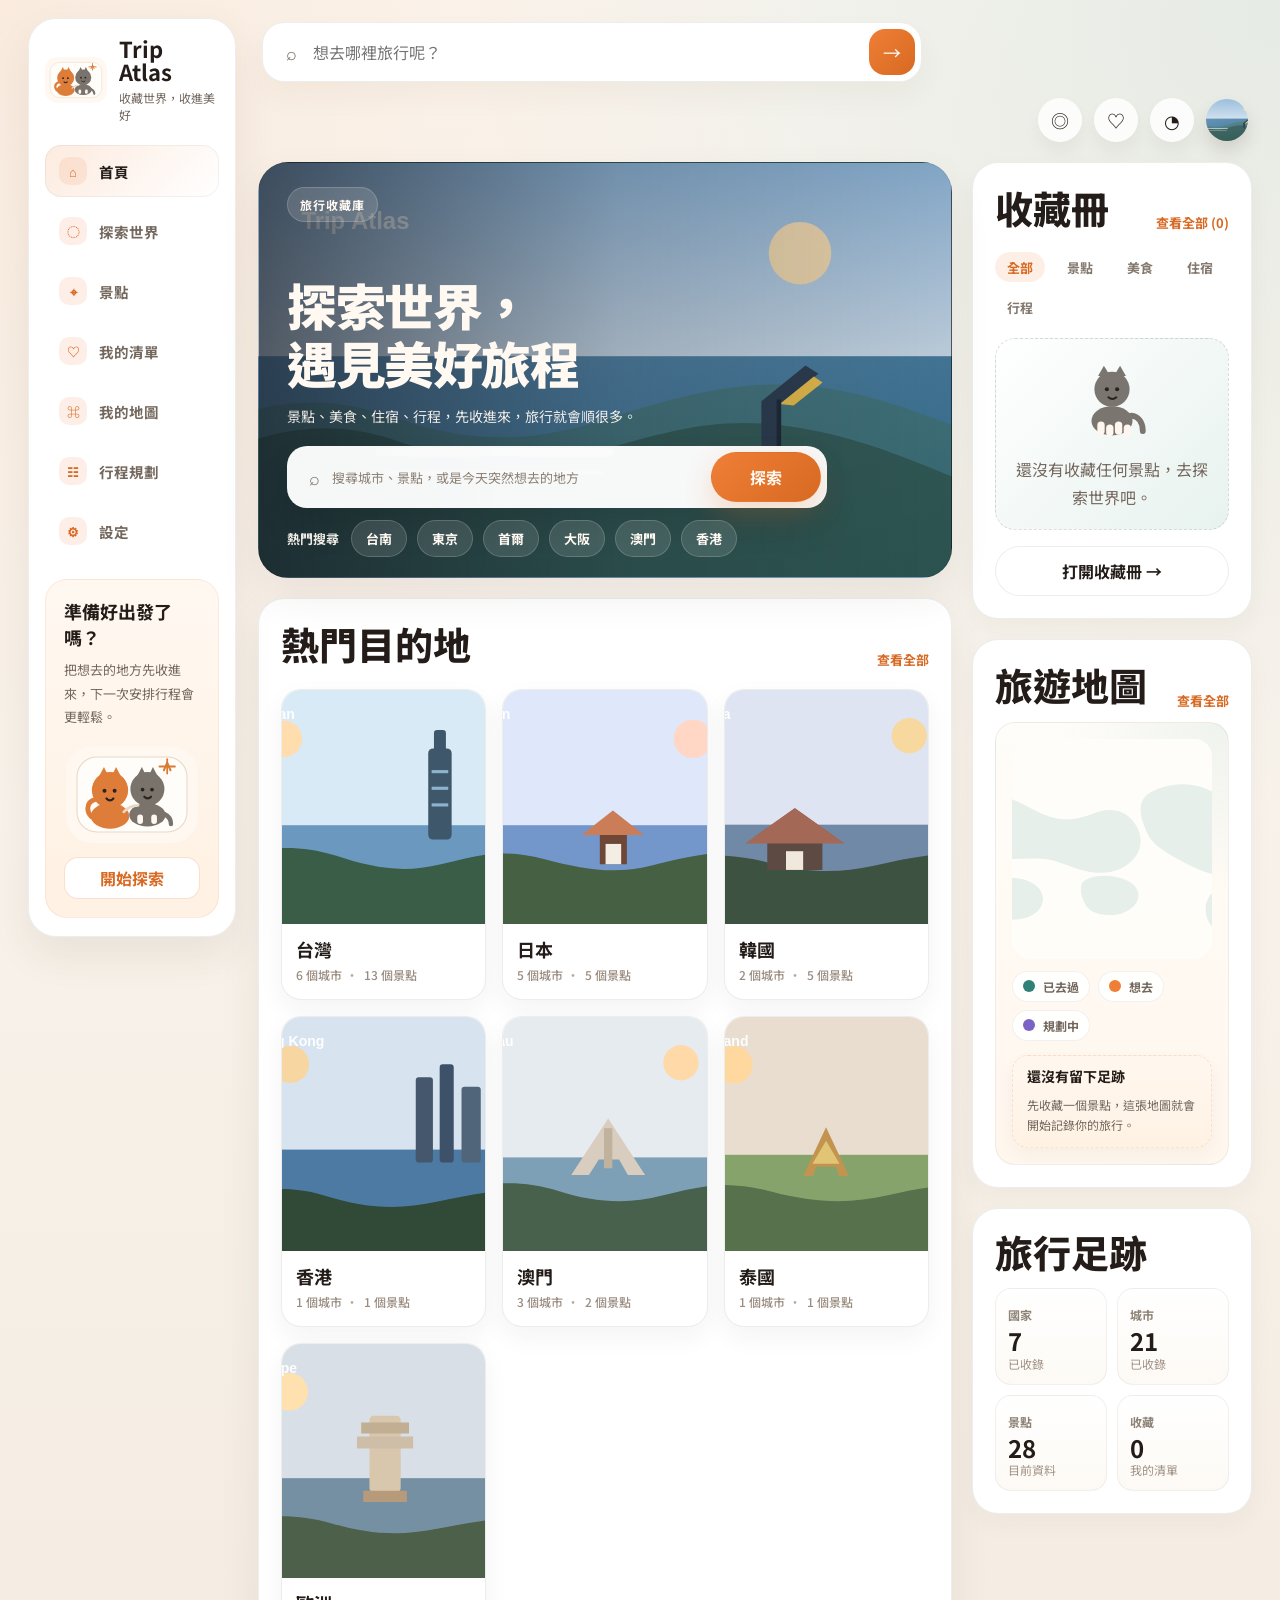
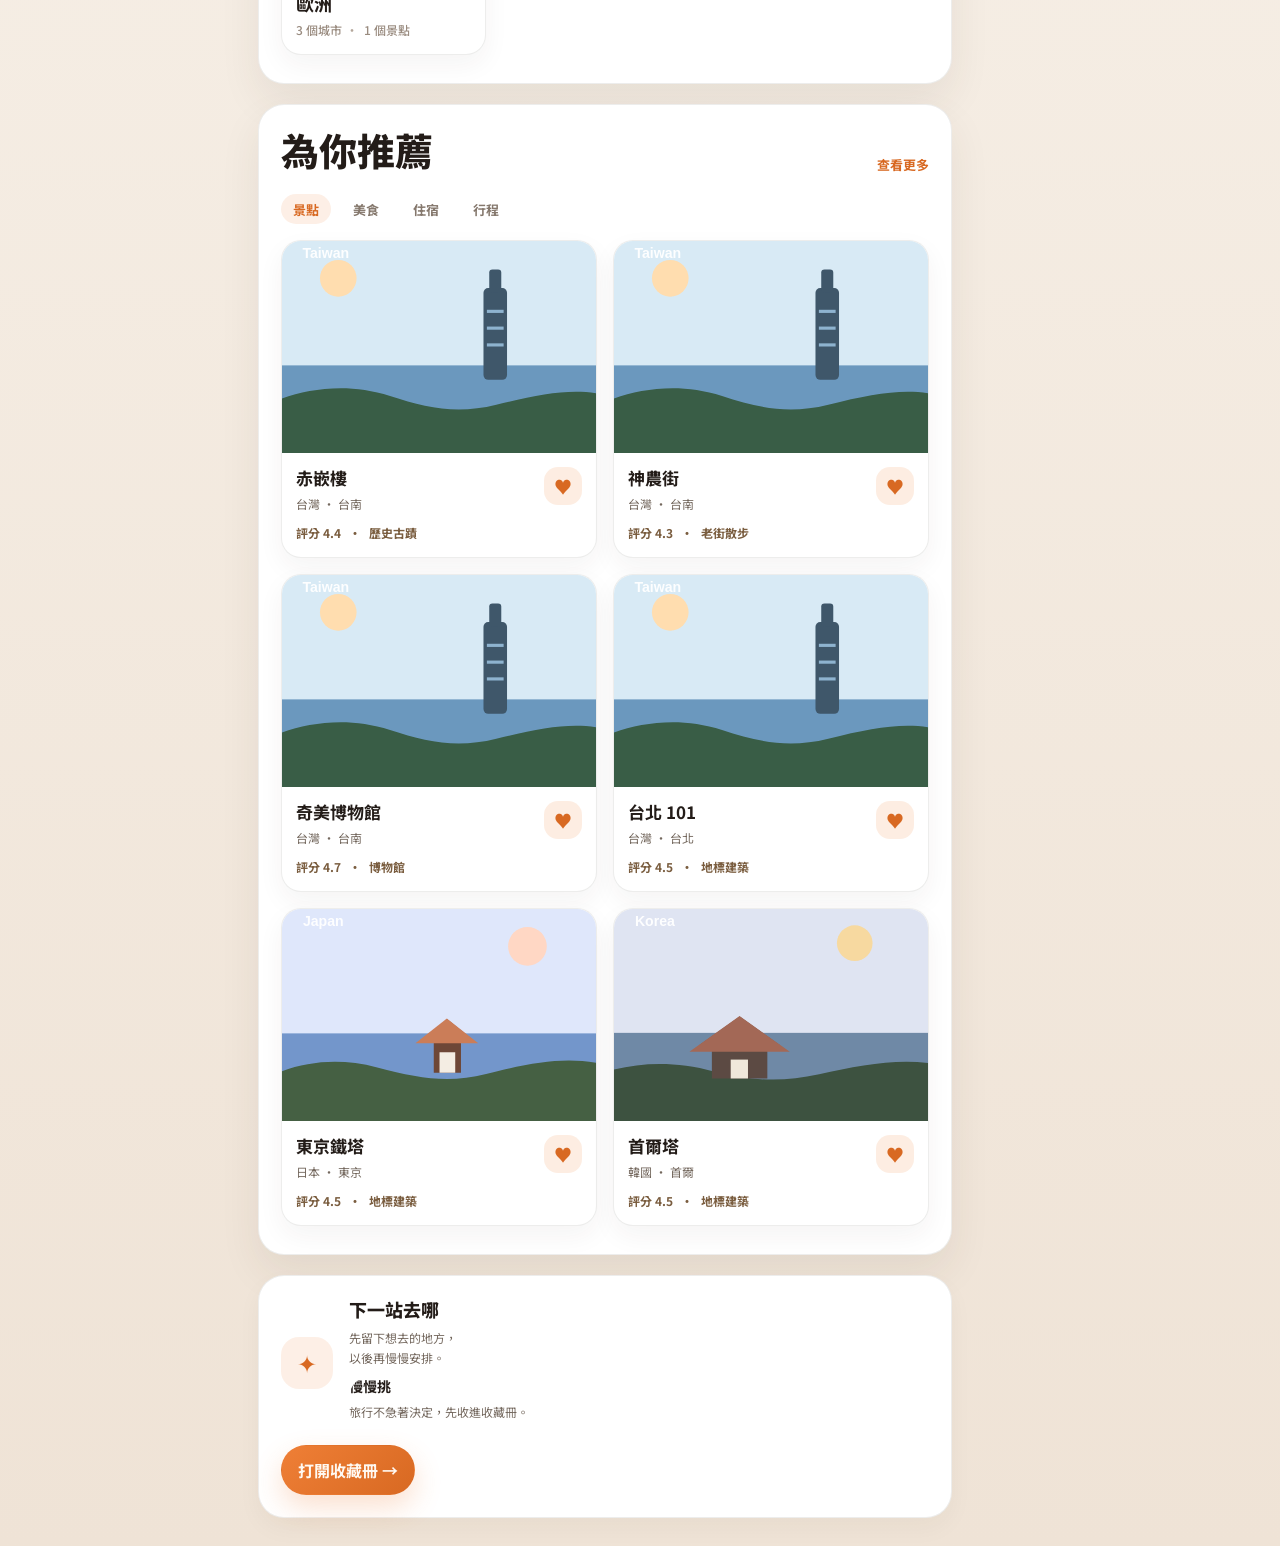
==== commit 7ccee7f2: "Add files via upload" ====
--- a/index.html
+++ b/index.html
@@ -25,7 +25,7 @@
     <div class="layout">
       <aside class="sidebar">
         <div class="brand" id="brandButton" role="button" tabindex="0" aria-label="Trip Atlas Logo">
-          <img class="brand__mark" src="./assets/images/brand-cats.svg" alt="Trip Atlas Logo">
+          <img class="brand__mark" src="./assets/images/brand-cats.svg?v=20260623b" alt="Trip Atlas Logo">
           <div class="brand__text">
             <strong>Trip Atlas</strong>
             <span>收藏世界，收進美好</span>
@@ -47,7 +47,7 @@
             <h3>準備好出發了嗎？</h3>
             <p>把想去的地方先收進來，下一次安排行程會更輕鬆。</p>
           </div>
-          <img class="sidebar-promo__cats" src="./assets/images/brand-cats.svg" alt="Trip Atlas Cats">
+          <img class="sidebar-promo__cats" src="./assets/images/brand-cats.svg?v=20260623b" alt="Trip Atlas Cats">
           <a class="sidebar-promo__button" href="./explore.html">開始探索</a>
         </div>
       </aside>
@@ -132,7 +132,7 @@
                 <p>先存起來，等到真的出發時會省很多事。</p>
                 <div id="collectorPreview"></div>
               </div>
-              <a class="primary-button home-collector-banner__button" href="./planner.html">新增到清單</a>
+              <a class="primary-button home-collector-banner__button" href="./planner.html">打開收藏冊 →</a>
             </section>
           </div>
 
@@ -140,7 +140,7 @@
             <section class="section-card home-scrapbook-card" id="favorites">
               <div class="section-head home-section-head home-section-head--compact">
                 <div>
-                  <h2>最近收進來的</h2>
+                  <h2>收藏冊</h2>
                 </div>
                 <a class="mini-link" href="./favorites.html">查看全部 (<span id="favoriteCount">0</span>)</a>
               </div>
@@ -152,13 +152,13 @@
                 <span class="home-list-tab">行程</span>
               </div>
               <div class="favorite-list" id="favoriteRecent"></div>
-              <a class="secondary-button home-panel-button" href="./favorites.html">打開我的清單</a>
+              <a class="secondary-button home-panel-button" href="./favorites.html">打開收藏冊 →</a>
             </section>
 
             <section class="section-card home-map-section" id="travel-map">
               <div class="section-head home-section-head home-section-head--compact">
                 <div>
-                  <h2>我的旅遊地圖</h2>
+                  <h2>旅遊地圖</h2>
                 </div>
                 <a class="mini-link" href="./map.html">查看全部</a>
               </div>
@@ -178,7 +178,7 @@
             <section class="section-card home-stats-section">
               <div class="section-head home-section-head home-section-head--compact">
                 <div>
-                  <h2>旅行統計</h2>
+                  <h2>旅行足跡</h2>
                 </div>
               </div>
               <div class="stat-grid" id="statsGrid"></div>
@@ -200,5 +200,43 @@
 
   <script src="./assets/data.js"></script>
   <script src="./assets/app.js"></script>
+  <script>
+    (() => {
+      const syncHomeCopy = () => {
+        const collectorTitle = document.querySelector(".home-collector-banner__body h2");
+        const collectorText = document.querySelector(".home-collector-banner__body p");
+        const collectorButton = document.querySelector(".home-collector-banner__button");
+        const panelButton = document.querySelector(".home-panel-button");
+        const preview = document.getElementById("collectorPreview");
+
+        if (collectorTitle) collectorTitle.textContent = "下一站去哪";
+        if (collectorText) collectorText.innerHTML = "先留下想去的地方，<br>以後再慢慢安排。";
+        if (collectorButton) collectorButton.textContent = "打開收藏冊 →";
+        if (panelButton) panelButton.textContent = "打開收藏冊 →";
+
+        if (preview) {
+          const heading = preview.querySelector("h4");
+          const desc = preview.querySelector("p");
+
+          if (heading) heading.textContent = "慢慢挑";
+          if (desc) {
+            if (desc.textContent && desc.textContent.trim() && !desc.textContent.includes("旅行不急著決定")) {
+              desc.textContent = "旅行不急著決定，先收進收藏冊。";
+            } else if (!desc.textContent || !desc.textContent.trim()) {
+              desc.textContent = "旅行不急著決定，先收進收藏冊。";
+            }
+          }
+        }
+      };
+
+      window.addEventListener("DOMContentLoaded", () => {
+        syncHomeCopy();
+        const preview = document.getElementById("collectorPreview");
+        if (preview) {
+          new MutationObserver(() => syncHomeCopy()).observe(preview, { childList: true, subtree: true });
+        }
+      });
+    })();
+  </script>
 </body>
 </html>
--- a/assets/site.css
+++ b/assets/site.css
@@ -131,6 +131,7 @@
   padding: 12px 14px;
   border-radius: 16px;
   color: var(--muted);
+  font-size: 14.5px;
   font-weight: 700;
   transition: 0.2s ease;
 }
@@ -402,8 +403,82 @@
   gap: 22px;
 }
 
+@media (min-width: 981px) {
+  body[data-page="home"] {
+    --sidebar-width: 208px;
+    --rail-width: 272px;
+  }
+
+  body[data-page="home"] .page-shell {
+    width: min(1224px, calc(100% - 28px));
+  }
+
+  body[data-page="home"] .home-topbar {
+    gap: 16px;
+  }
+
+  body[data-page="home"] .top-search {
+    min-height: 56px;
+    max-width: 660px;
+  }
+
+  body[data-page="home"] .top-search__button {
+    width: 46px;
+    height: 46px;
+  }
+
+  body[data-page="home"] .home-body-grid,
+  body[data-page="home"] .home-story-column,
+  body[data-page="home"] .home-rail-column {
+    gap: 20px;
+  }
+
+  body[data-page="home"] .section-card {
+    padding: 18px 20px 20px;
+  }
+
+  body[data-page="home"] .home-hero-card {
+    min-height: 234px;
+  }
+
+  body[data-page="home"] .hero-card__content {
+    padding: 24px 28px 20px;
+  }
+
+  body[data-page="home"] .home-hero-card h1 {
+    margin-top: 42px;
+    max-width: 5.6ch;
+    font-size: clamp(26px, 3.3vw, 43px);
+    word-break: keep-all;
+    line-break: strict;
+  }
+
+  body[data-page="home"] .hero-search-stage {
+    width: min(100%, 540px);
+    margin-top: 18px;
+  }
+
+  body[data-page="home"] .hero-search-stage__field,
+  body[data-page="home"] .hero-search-stage__button {
+    min-height: 48px;
+  }
+
+  body[data-page="home"] .hero-hot-tags {
+    margin-top: 12px;
+  }
+
+  body[data-page="home"] .home-destination-section .destination-card__image {
+    aspect-ratio: 4 / 4.6;
+  }
+
+  body[data-page="home"] .home-recommend-section .spot-card__image {
+    aspect-ratio: 4 / 2.7;
+  }
+}
+
 body[data-page="home"] .main-column {
   gap: 20px;
+  min-width: 0;
 }
 
 body[data-page="home"] .section-card {
@@ -416,6 +491,7 @@
   justify-content: space-between;
   gap: 20px;
   padding: 4px 4px 0;
+  min-width: 0;
 }
 
 .top-search {
@@ -431,6 +507,7 @@
   background: #fff;
   border: 1px solid rgba(35, 28, 24, 0.08);
   box-shadow: 0 14px 30px rgba(63, 45, 33, 0.045);
+  min-width: 0;
 }
 
 .top-search__icon {
@@ -516,12 +593,14 @@
   grid-template-columns: minmax(0, 1fr) 318px;
   gap: 24px;
   align-items: start;
+  min-width: 0;
 }
 
 .home-story-column,
 .home-rail-column {
   display: grid;
   gap: 24px;
+  min-width: 0;
 }
 
 .home-rail-column {
@@ -539,6 +618,7 @@
   min-height: 292px;
   padding: 0;
   overflow: hidden;
+  min-width: 0;
   background:
     linear-gradient(90deg, rgba(16, 21, 29, 0.66) 0%, rgba(16, 21, 29, 0.24) 52%, rgba(16, 21, 29, 0.1) 100%),
     url("https://images.unsplash.com/photo-1527631746610-bca00a040d60?auto=format&fit=crop&w=1600&q=80") center/cover,
@@ -551,16 +631,19 @@
 
 .hero-card__content {
   padding: 28px 32px 24px;
+  min-width: 0;
 }
 
 body[data-page="home"] .home-hero-card h1 {
   margin-top: 54px;
-  max-width: 11ch;
+  max-width: 5.6ch;
   font-family: "Noto Sans TC", sans-serif;
   font-size: clamp(30px, 3.9vw, 50px);
   font-weight: 900;
   letter-spacing: -0.03em;
   line-height: 1.16;
+  word-break: keep-all;
+  line-break: strict;
 }
 
 body[data-page="home"] .home-hero-card p {
@@ -580,6 +663,8 @@
   border-radius: 20px;
   background: rgba(255, 255, 255, 0.96);
   box-shadow: 0 18px 32px rgba(0, 0, 0, 0.12);
+  min-width: 0;
+  max-width: 100%;
 }
 
 .hero-search-stage__field {
@@ -642,15 +727,18 @@
 
 .home-destination-section .destination-grid {
   display: grid;
-  grid-template-columns: none;
-  grid-auto-flow: column;
-  grid-auto-columns: 230px;
+  grid-template-columns: repeat(4, minmax(0, 1fr));
+  grid-auto-flow: row;
+  grid-auto-columns: unset;
   grid-auto-rows: 1fr;
   gap: 16px;
-  overflow-x: auto;
+  overflow-x: visible;
   padding-bottom: 6px;
   scrollbar-width: none;
   align-items: stretch;
+  width: 100%;
+  max-width: 100%;
+  min-width: 0;
 }
 
 .home-destination-section .destination-grid::-webkit-scrollbar,
@@ -682,10 +770,11 @@
 }
 
 .home-destination-section .destination-meta {
-  gap: 4px;
+  gap: 0;
   margin-top: 0;
-  flex-direction: column;
-  align-items: flex-start;
+  flex-direction: row;
+  align-items: center;
+  flex-wrap: wrap;
 }
 
 .home-destination-section .meta-pill {
@@ -694,6 +783,12 @@
   color: #9a8c80;
   font-size: 12px;
   font-weight: 500;
+}
+
+.home-destination-section .meta-pill + .meta-pill::before {
+  content: "·";
+  margin: 0 6px 0 4px;
+  color: #b4a79b;
 }
 
 .home-category-tabs,
@@ -726,14 +821,17 @@
 
 .home-recommend-section .spot-grid {
   display: grid;
-  grid-template-columns: none;
-  grid-auto-flow: column;
-  grid-auto-columns: 233px;
+  grid-template-columns: repeat(3, minmax(0, 1fr));
+  grid-auto-flow: row;
+  grid-auto-columns: unset;
   grid-auto-rows: 1fr;
   gap: 16px;
-  overflow-x: auto;
+  overflow-x: visible;
   padding-bottom: 6px;
   align-items: stretch;
+  width: 100%;
+  max-width: 100%;
+  min-width: 0;
 }
 
 .home-recommend-section .spot-card {
@@ -773,6 +871,7 @@
 .home-collector-banner {
   border-radius: 22px;
   box-shadow: 0 10px 24px rgba(63, 45, 33, 0.04);
+  min-width: 0;
 }
 
 .home-scrapbook-card,
@@ -2196,6 +2295,14 @@
     align-items: start;
   }
 
+  .home-destination-section .destination-grid {
+    grid-template-columns: repeat(3, minmax(0, 1fr));
+  }
+
+  .home-recommend-section .spot-grid {
+    grid-template-columns: repeat(2, minmax(0, 1fr));
+  }
+
   .home-topbar {
     flex-wrap: wrap;
   }
@@ -2348,7 +2455,7 @@
 
   body[data-page="home"] .home-hero-card h1 {
     margin-top: 34px;
-    max-width: 8.3ch;
+    max-width: 5.6ch;
     font-size: clamp(30px, 7.8vw, 42px);
   }
 
